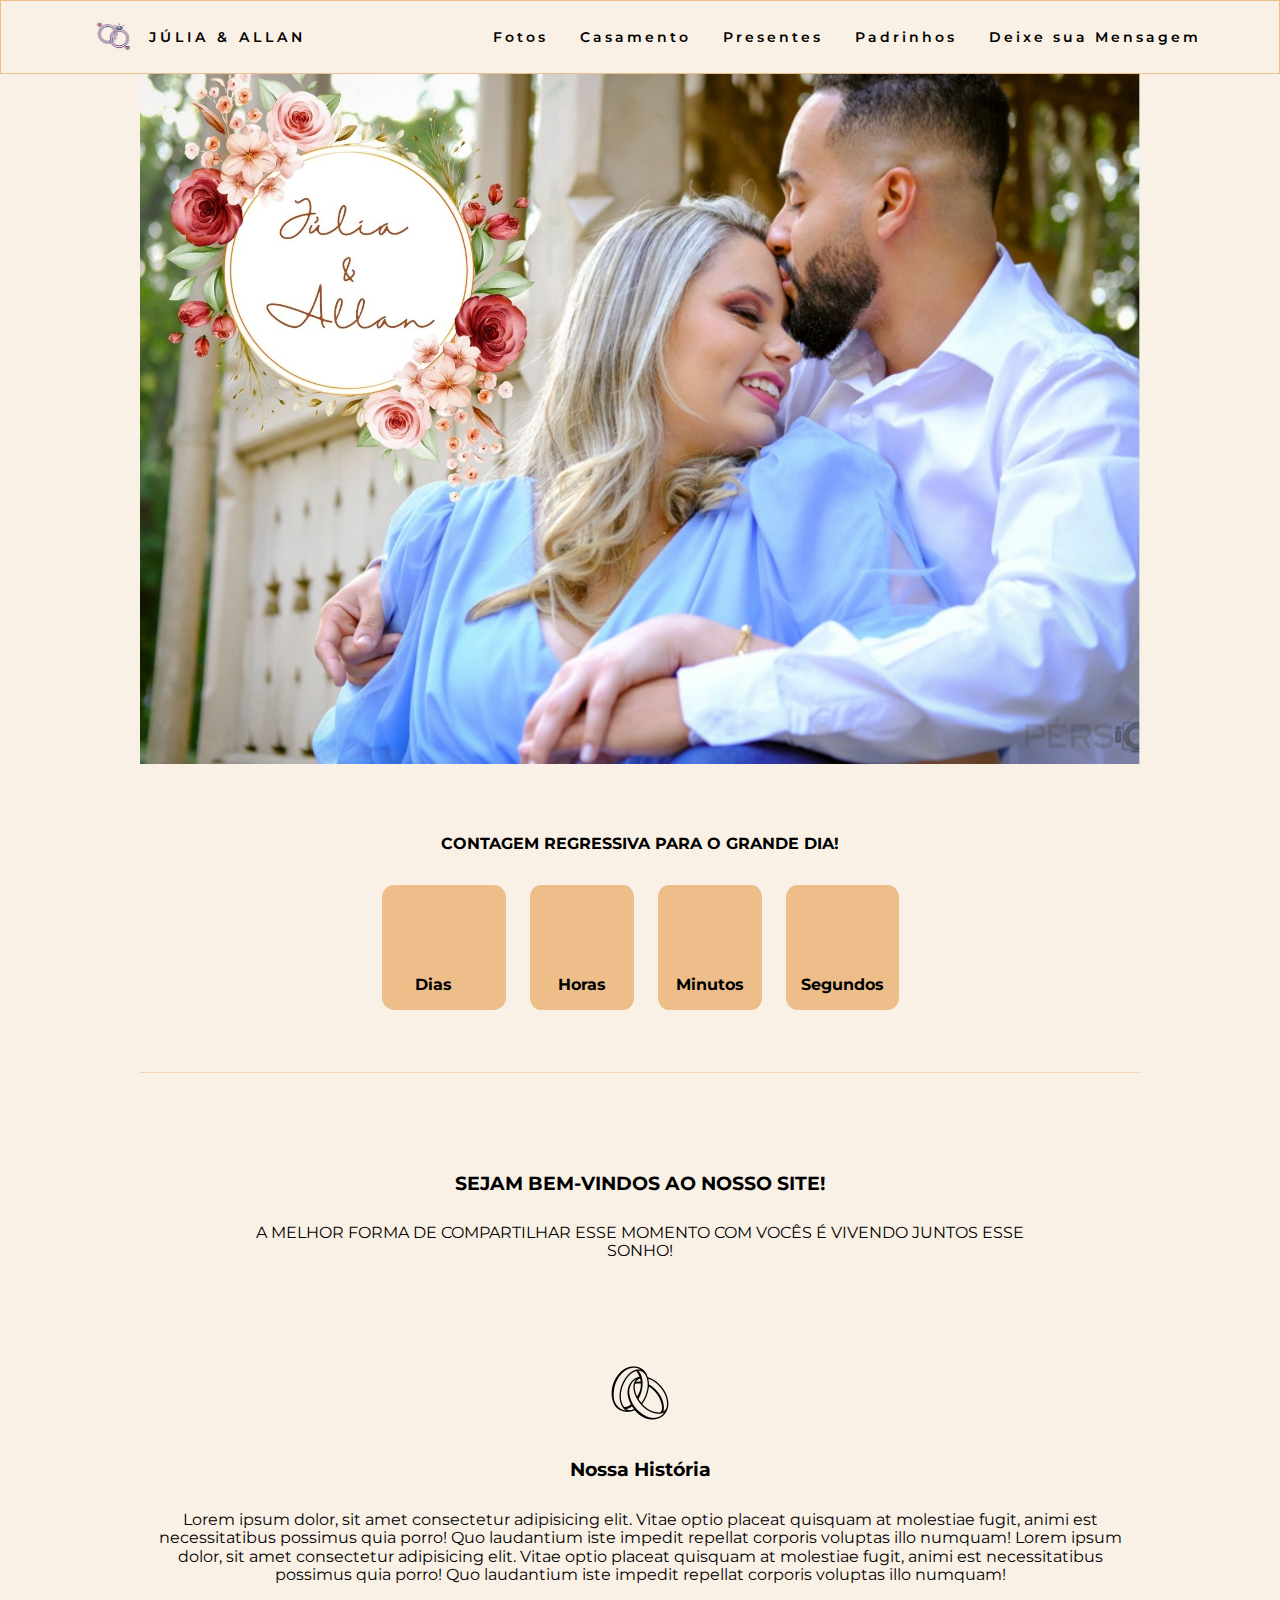
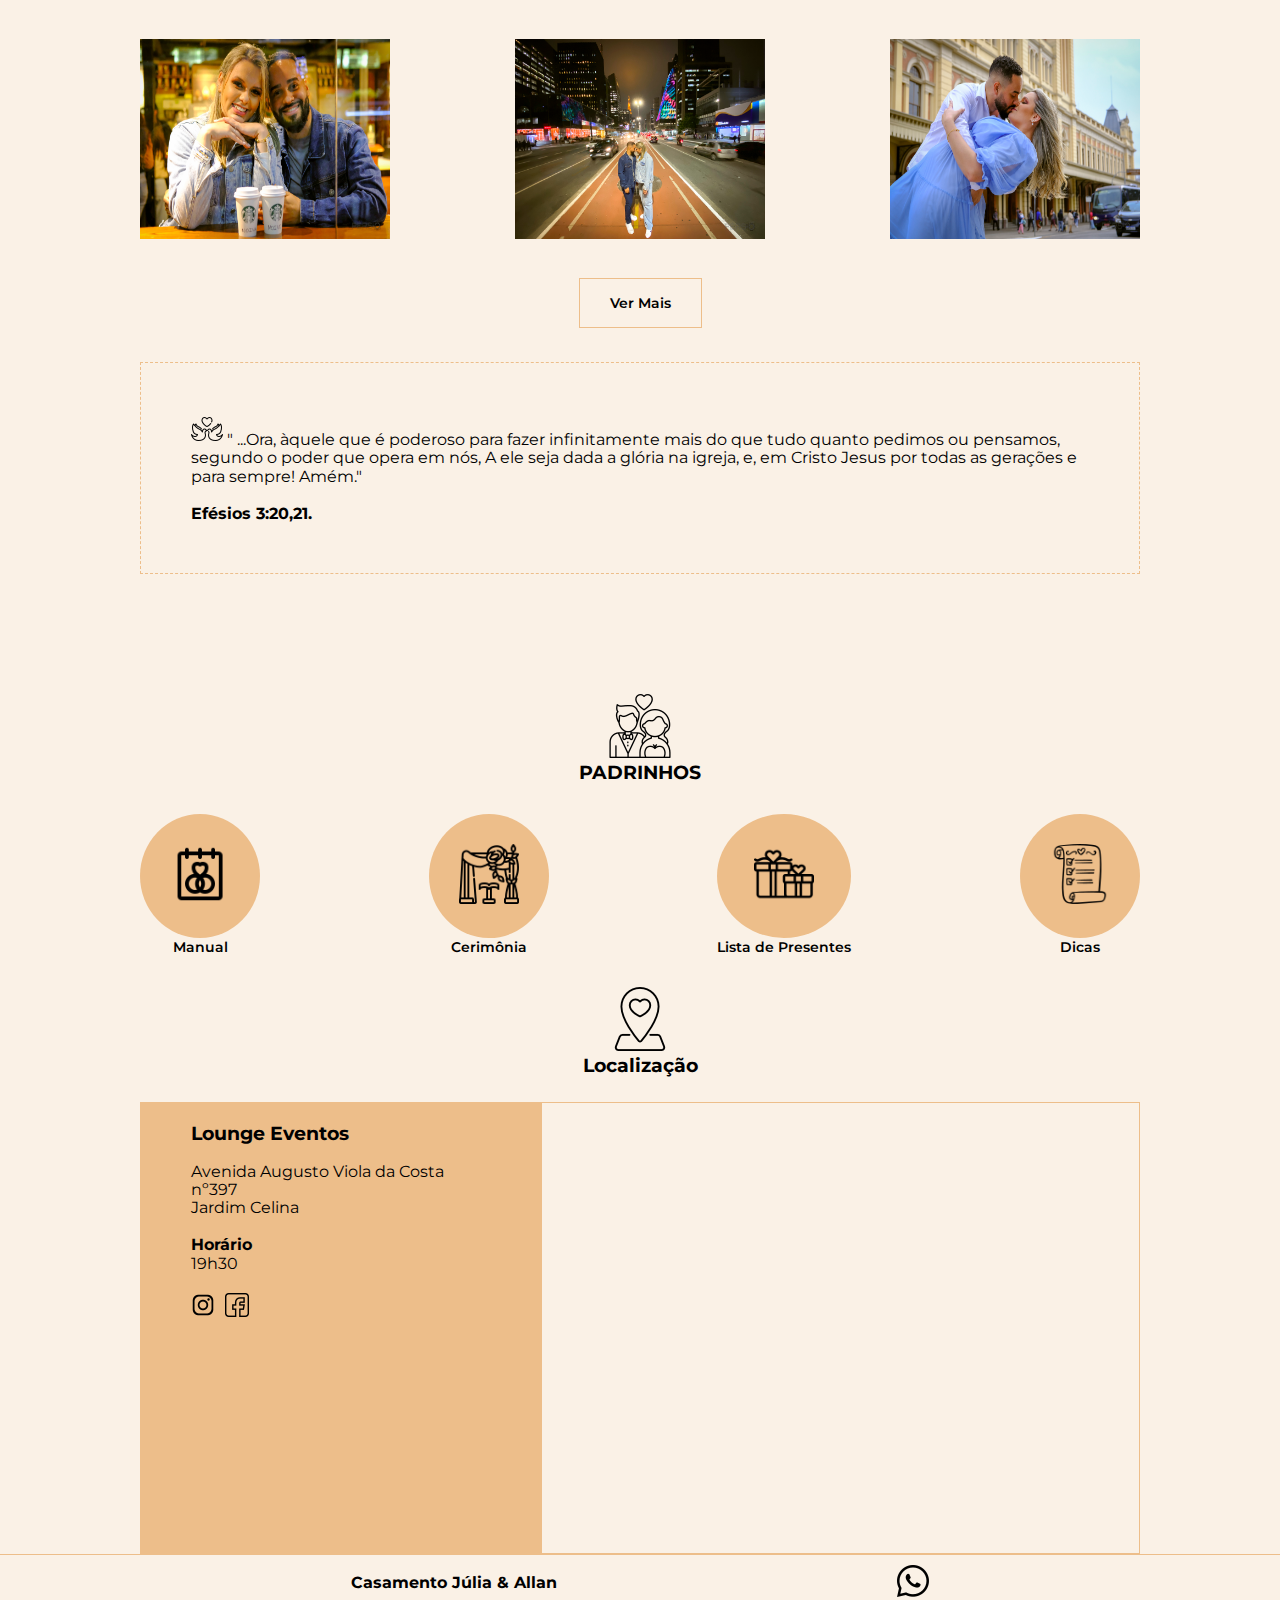
==== index.html @ 59d36e8f "ajustes de responsividade" ====
<!DOCTYPE html>
<html lang="pt-br">
<head>
    <meta charset="UTF-8">
    <meta http-equiv="X-UA-Compatible" content="IE=edge">
    <meta name="viewport" content="width=device-width, initial-scale=1.0">
    <link rel="stylesheet" href="./assets/css/normalize.css">
    <link rel="stylesheet" href="./assets/css/reset.css">
    <link rel="stylesheet" href="./assets/css/style.css">
    <link rel="preconnect" href="https://fonts.googleapis.com">
    <link rel="preconnect" href="https://fonts.googleapis.com">
    <link rel="preconnect" href="https://fonts.gstatic.com" crossorigin>
    <link href="https://fonts.googleapis.com/css2?family=Montserrat:wght@200&display=swap" rel="stylesheet">
  </head>
    <title>Casamento Júlia & Allan</title>
</head>
<body>
    <header>
        <nav>
            <section class="logo-icone">             
                <img src="./assets/icons/icone-aliança.png" alt="icone-aliança" class="icone-aliança">
                <a href="#" class="logo"> Júlia & Allan </a>
            </section>

            <div class="mobile-navbar">
                <div class="line1"></div>
                <div class="line2"></div>
                <div class="line3"></div>
            </div>

            <ul class="nav-list">
               <a href="#historia"><li>Fotos</li></a>
               <a href="#casamento"><li>Casamento</li></a>
               <a href="#"><li>Presentes</li></a>
               <a href="#"><li>Padrinhos</li></a>
               <a href="#"><li>Deixe sua Mensagem</li></a>
            </ul>
        </nav>
    </header>

    <main class="container">
            <img src="./assets/img/banner2.jpg" alt="banner" class="banner">
        <div class="cronometro">
            <h4>CONTAGEM REGRESSIVA PARA O GRANDE DIA!</h4>
            <div class="lista-cronometro">              
                <ul id="contador">

                    <div class="card-cronometo">
                        <li class="dias"></li>
                        <p>Dias</p>
                    </div>

                    <div class="card-cronometo">
                        <li class="horas"></li>
                        <p>Horas</p>
                    </div>

                    <div class="card-cronometo">
                        <li class="minutos"></li>
                        <p>Minutos</p>
                    </div>

                    <div class="card-cronometo">
                        <li class="segundos"></li>
                        <p>Segundos</p>
                    </div>         
                </ul>

            </div>
        </div>

        <section class="bem-vindo">
            <h3>SEJAM BEM-VINDOS AO NOSSO SITE!</h3>
            <p>A MELHOR FORMA DE COMPARTILHAR ESSE MOMENTO COM VOCÊS É VIVENDO JUNTOS ESSE SONHO!</p>
        </section>

        <section id="historia">
            <div class="sobre">
                <img src="./assets/icons/anel-de-noivado.png" alt="">
                <h3>Nossa História</h3>
                <p>
                    Lorem ipsum dolor, sit amet consectetur adipisicing elit. Vitae optio placeat quisquam at molestiae fugit, 
                    animi est necessitatibus possimus quia porro! Quo laudantium iste impedit repellat corporis voluptas illo numquam!  Lorem ipsum dolor, sit amet consectetur adipisicing elit. Vitae optio placeat quisquam at molestiae fugit,
                    animi est necessitatibus possimus quia porro! Quo laudantium iste impedit repellat corporis voluptas illo numquam!
                </p>
            </div>
        </section>

        <div class="container-cards-fotos">
            <div class="cards-fotos">                         
                <div class="card-foto">
                    <img src="./assets/img/card-foto1.jpg" alt="foto1">
                </div>

                <div class="card-foto">
                    <img src="./assets/img/card-foto2.jpg" alt="foto1">
                </div>

                <div class="card-foto">
                    <img src="./assets/img/card-foto3.jpg" alt="foto1">
                </div>
            </div>
        </div>
        <div class="botao-ver-mais">
            <a href="galeria.html">Ver Mais</a>
        </div>

        <section>   
            <div class="versiculo">
                <p>
                    <img src="./assets/icons/pombo.png" alt="icone pombo">
                    " ...Ora, àquele que é poderoso para fazer infinitamente mais do que tudo quanto pedimos ou pensamos, segundo o poder que opera em nós, A ele seja dada a glória na igreja, e, em Cristo Jesus por todas as gerações e para sempre! Amém."
                    <br><br>     <strong style="text-align:center;">Efésios 3:20,21.</strong> 
                </p>
                
            </div>
        </section>


        <div class="padrinhos">
            <img src="./assets/icons/casamento.png" alt=""> 
            <h3>PADRINHOS</h3>

            <div class="lista-padrinhos">  
                <div class="card-padrinhos">
                    <div class="imagem-padrinhos">
                        <img src="./assets/icons/calendario.png" alt="padrinhos">
                    </div>
                        <a href="#">Manual</a>                  
                </div> 

                <div class="card-padrinhos">
                    <div class="imagem-padrinhos">
                        <img src="./assets/icons/arco-de-casamento.png" alt="padrinhos">
                    </div>
                        <a href="#">Cerimônia</a>                  
                </div> 

                <div class="card-padrinhos">
                    <div class="imagem-padrinhos">
                        <img src="./assets/icons/presentes-de-casamento.png" alt="padrinhos">
                    </div>
                        <a href="#">Lista de Presentes</a>                  
                </div> 

                <div class="card-padrinhos">
                    <div class="imagem-padrinhos">
                        <img src="./assets/icons/votos-de-casamento.png" alt="padrinhos">
                    </div>
                        <a href="#">Dicas</a>                  
                </div> 
            </div>

        </div>
        <section id="#casamento">
            <div class="icone__localizacao">
                <img src="./assets/icons/local-do-casamento.png" alt="">
                <h3>Localização</h3>
            </div>
          

            <div class="localização__lounge">
                <div class="card__localização">
                    <h3>Lounge Eventos</h3>
                    <br>
                    <p>Avenida Augusto Viola da Costa nº397</p>
                    <p>Jardim Celina</p>
                    <br>
                    <h4>Horário</h4>
                    <p>19h30</p>

                    <div class="icones__redes__sociais">
                        <a href="https://www.instagram.com/loungeeventosararas/" target="_blank"><img src="./assets/icons/instagram.png" alt=""></a>
                        <a href="https://www.facebook.com/Lounge-Eventos-Araras-325854284891118" target="_blank"><img src="./assets/icons/facebook.png" alt=""></a>
                    </div>
                </div>
                
                <iframe src="https://www.google.com/maps/embed?pb=!1m18!1m12!1m3!1d7379.758184252605!2d-47.35414365376664!3d-22.358193747765608!2m3!1f0!2f0!3f0!3m2!1i1024!2i768!4f13.1!3m3!1m2!1s0x94c8716f10a5f40d%3A0xea01cb58ed22bc60!2sLounge%20eventos%20Araras%20-%20salao%20de%20festas!5e0!3m2!1spt-BR!2sbr!4v1659661602961!5m2!1spt-BR!2sbr" width="600" height="450" style="border:0;" allowfullscreen="" loading="lazy" referrerpolicy="no-referrer-when-downgrade">
                </iframe>
            </div>
        </section>

    </main>

    <footer>
        <div class="footer">
            <p>Casamento Júlia & Allan</p>
            <div class="icones">
                <a href="https://web.whatsapp.com/send?phone=5519996647817" target="_blank"><img src="./assets/icons/whatsapp.png" alt="whatsapp-iconce"></a>
            </div>
        </div>
    </footer>
        

    <script src="./assets/js/script.js"></script>
</body>
</html>
---- assets/css/style.css ----
:root{
    --cor-menu:#EDEDED;
    --darkBackground: #c9a379;
    --main: #edbe8a;
    --cor-principal:#FAF1E6;
    --menu-font-family: "Montserrat-Regular";
    --title-font-family: "Montserrat-Light";
    --name-font-family: "Montserrat-Bold";
    --transparentBackground: rgba(0,0,0,0); 
}

*{
    margin: 0;
    padding: 0;
    border: none;
}

body{
    font-family: 'Montserrat', sans-serif;
    width: 100%;
    -webkit-font-smoothing: antialiased;
    background-color: var(--cor-principal);
}

header{
    position: fixed;
    width: 100vw;
}

a{
    text-decoration: none;
    color: black;
    font-weight: 600;
    font-size: 0.9rem;
}

a:hover{
    color: var(--main);
    opacity: 0.7;
    transition: 0.5s;
}

.logo{
    text-transform: uppercase;
    letter-spacing: 4px;
} 

.logo img{
    max-height: 12vh;
}

.logo-icone{
    display: flex;
    align-items: center;
}
nav{
    display: flex;
    justify-content: space-around;
    align-items: center;
    background-color: var(--cor-principal);
    height: 8vh;
    border: 1px solid var(--main);
}

.icone-aliança{
    max-width: 70px;
}

.nav-list{
    list-style: none;
    display: flex;
}

.nav-list li{
    letter-spacing: 3px;
    margin-left: 32px;
}

.mobile-navbar{
    cursor: pointer;
    display: none;
}
 
.mobile-navbar div{
    width: 32px;
    height: 2px;
    margin: 8px;
    background-color: black;
    transition: 0.3s;
}
.mobile-navbar.active .line1{
    transform: rotate(-45deg) translate(-8px, 8px);
}

.mobile-navbar.active .line2{
    opacity: 0;
}
.mobile-navbar.active .line3{
    transform: rotate(45deg) translate(-5px, -7px);
}

/*Main*/

main{
    width: 1000px;
    overflow: hidden;
    padding-top: 55px;
    margin: 0;
}
img.banner{
    width: 100%;
    height: auto;
    display: inline;
}
.container{
   margin:0 auto;
}

/*Cronometro*/
#contador {
    display: flex;
    gap: 24px;
    list-style: none;
}
#contador li {
    background-color: var(--gray-800);
    border-radius: 15px;
    color: var(--green-500);
    font-size: 42px;
    font-weight: bold;
    height: 60px;
    padding: 8px 12px;
    text-align: center;
    width: 50px;
}
.cronometro{
    background-color: var(--cor-principal);
    border-bottom: 1px dotted #edbe8a ;
    padding: 30px;
    margin-top: 20px;
}
.card-cronometo{
    background-color: var(--main);
    overflow: hidden;
    padding: 15px;
    border-radius: 10%;
}
.card-cronometo:first-child{
    padding-right: 35px;
}
.cronometro h4{
    text-align: center;
    margin: 1rem;
    padding-top: -200px;
}
.lista-cronometro{
    display: flex; 
    justify-content:space-evenly;
    padding: 1rem;
    margin: 1rem; 
}
.card-cronometo p{
    display: flex;
    justify-content: center;  
    font-weight: 700;    
}
.card{
    max-width: 4rem;
    background-color:white;
    display: flex;
    flex-direction: column;
    align-items: center;
    padding: 1rem;
    border-radius: 10%;
}
.card p{
    font-weight: 700;
    background-color: #edbe8a;
    padding: 5px;
    border-radius: 10%;
}
.card h4{
    font-size: 1.5rem;
}
/*Sobre*/

.sobre{
    padding-bottom: 55px;
    text-align: center;
    background-color: var(--cor-principal);
}
.sobre h3{
    padding: 30px;
}
.bem-vindo{
    text-align: center;
    padding:100px;
    background: var(--cor-principal); 
}
.bem-vindo h3{
    padding-bottom:30px;
}
.cards-fotos{
    display: flex;
    justify-content:space-between;
    overflow: hidden;
}
.card-foto img{
    max-width: 250px;
    min-height: 200px;
}
.card-foto img:hover{
    cursor: pointer;
    overflow: hidden;
}
.botao-ver-mais{
    text-align: center;
    padding: 50px;
}
.botao-ver-mais a{
    border: 1px solid var(--main);
    padding: 15px 30px;
}
.versiculo{
    padding: 50px -150px; 
}
.versiculo p{
    border: 1px dashed var(--main);
    padding: 50px;   
}
/*Pdrinhos*/

.padrinhos{
    text-align: center;
    padding-bottom: 30px;
    padding-top: 120px;
}

.padrinhos h3{
   padding-bottom: 30px;
}
.lista-padrinhos{
   display: flex;
   justify-content: space-between
}
.imagem-padrinhos{
    background-color: var(--main);
    border-radius: 100%;
    padding: 30px;
}
.titulos-padrinhos{
    padding-top: 20px;
}
.card-padrinhos img{
   max-width: 60px;
   min-width: 60px;
   max-height: 60px;
   align-items: center;
   padding: 0;
}
/*Localização*/

.icone__localizacao{
    text-align: center;
    padding-bottom:  25px;
}
.localização__lounge{
    display: flex;
    justify-content: space-between;
    border: 1px solid var(--main);
}
.card__localização{
    background-color: var(--main);
    padding: 20px 50px;
}
.icones__redes__sociais{
    display: flex;
    justify-content: start;
    padding-top: 20px;
}
.icones__redes__sociais a {
    padding-right: 10px;
}
/*Footer*/

footer{
    background-color: var(--cor-principal);
    border-top: 1px solid var(--main);
    padding: 10px;
}
footer p{
    text-align: center;
    font-weight: 700;
}
.footer{
    display: flex;
    justify-content: space-evenly;
    align-items: center;
}

/*medias*/

@media (max-width:999px){

    body{
        overflow-x: hidden;
    }
    .nav-list{
        position: absolute;
        top: 8vh;
        right: 0;
        width: 50vw;
        height: 92vh;
        background-color: var(--cor-principal);
        flex-direction: column;
        align-items: center;
        justify-content: space-around;
        transform: translateX(100%);
        transition: transform 0.3s ease-in;
    }

    .nav-list li{
        margin-left: 0;
        opacity: 0;
        color: black;
        cursor: pointer;
    }

    .nav-list li:hover{
        margin-left: 0;
        color: var(--cor-principal);
    }
    .mobile-navbar{
        display: block;
    }

    img.banner{
       max-width: 100%;
    }

    main{
        max-width: 414px;
        overflow: hidden;
        margin: 0;
    }
    #contador{
        max-width: 414px;
    }
     .card-cronometo{
      padding: 5px;
    }

    .cards-fotos{
        max-width: 414px;
    }

    .cards-fotos{
       display: block;
    }

    .card-foto img{
        max-width: 410px;
    }
    .padrinhos{
        max-width: 414px;   
    }
    .lista-padrinhos{
        display: inline-block;
    }
    .imagem-padrinhos{
        max-width: 50px; 
    }

    .localização__lounge{
        display: inline-block;
    }
}

.nav-list.active{
    transform: translateX(0);
}

@keyframes navLinkFade{
    from{
        opacity: 0;
        transform: translateX(50px);
    }

    to{
        opacity: 1;
        transform: translateX(0);
    }
}
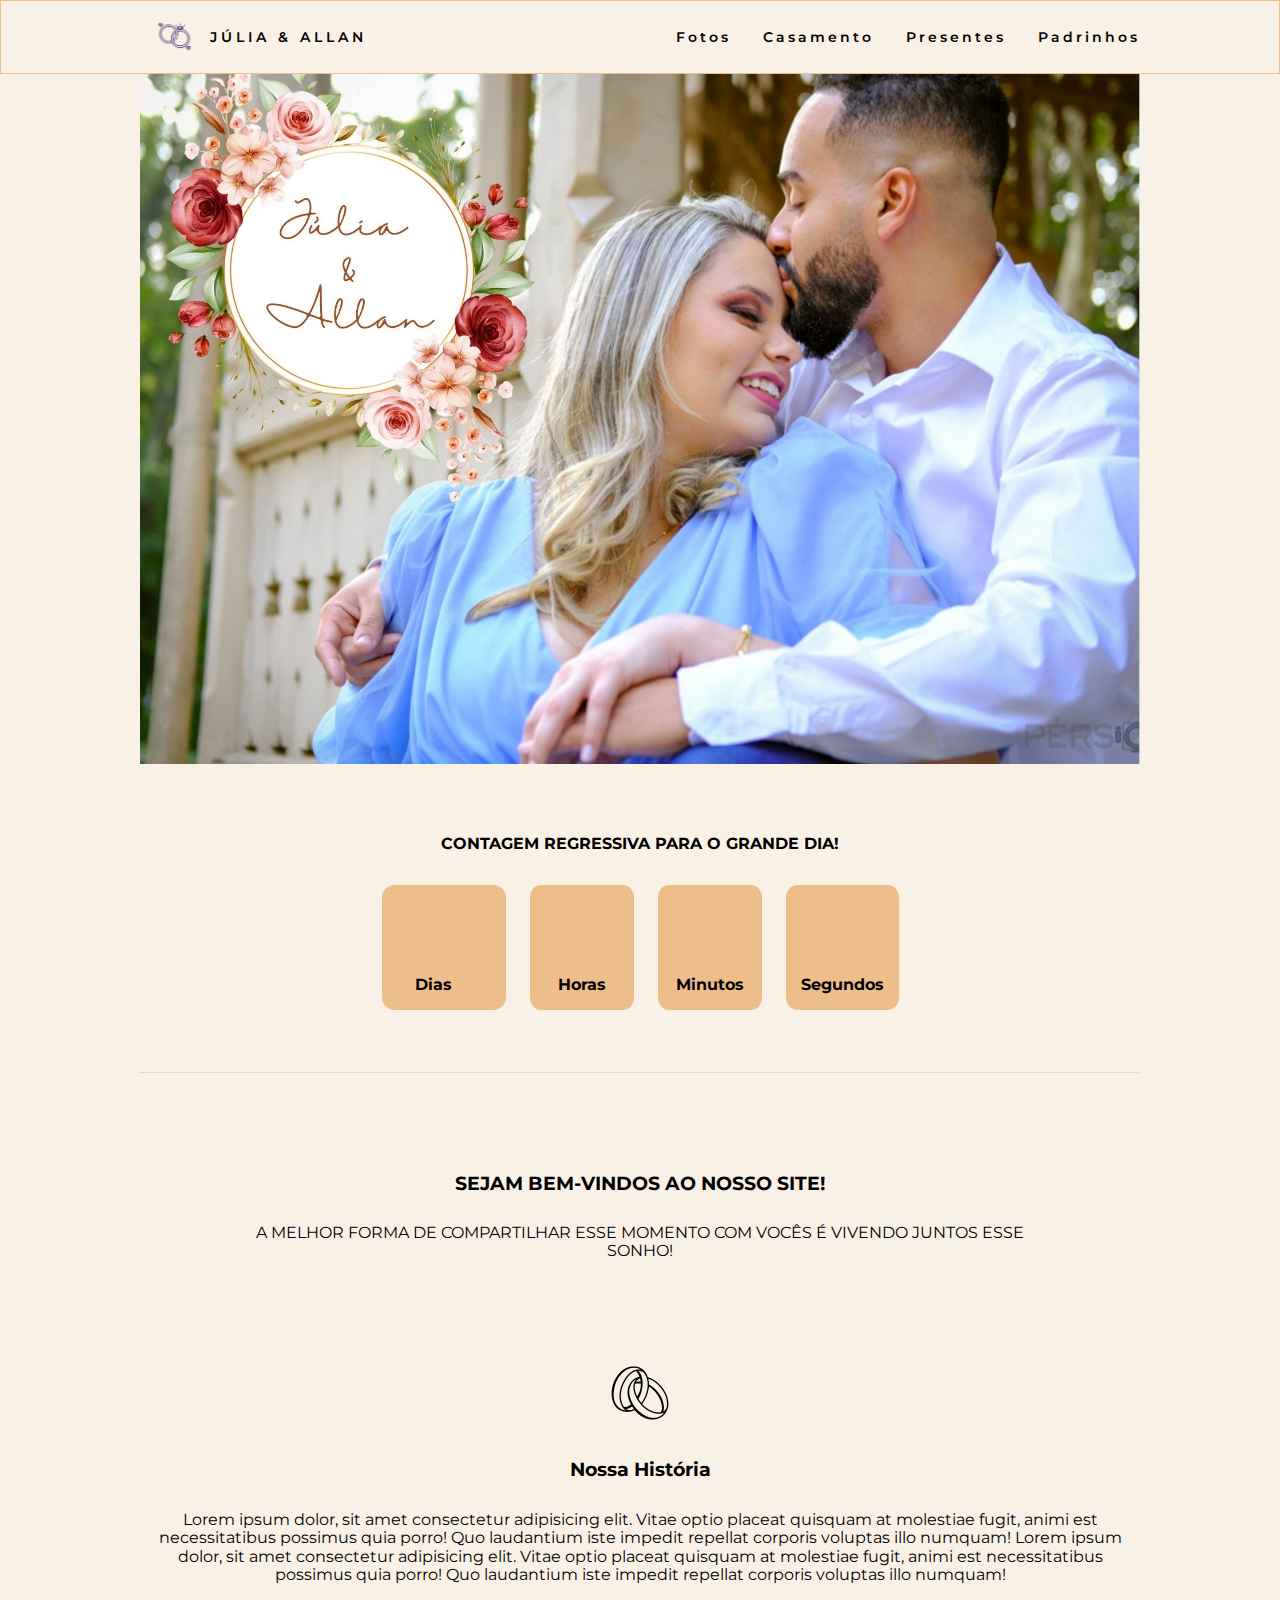
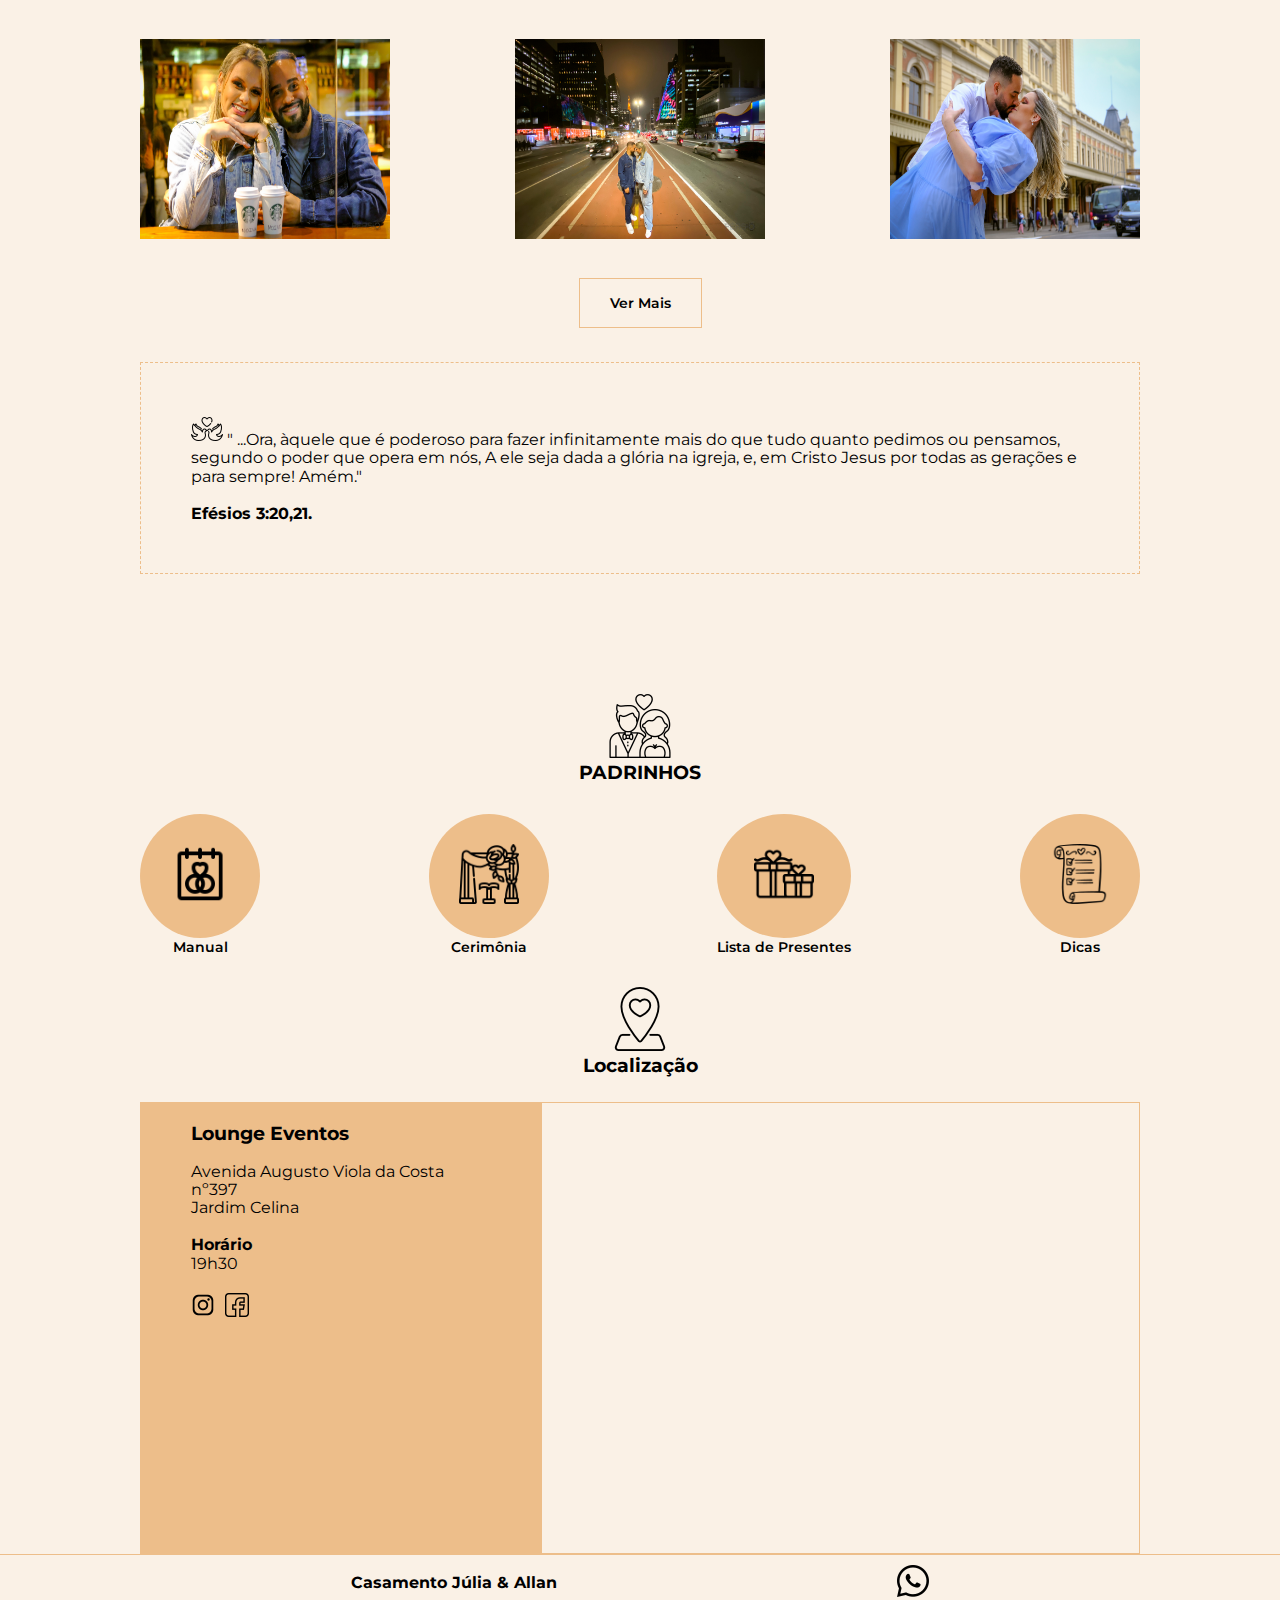
==== commit d7e83695: "criando novas telas" ====
--- a/index.html
+++ b/index.html
@@ -31,9 +31,8 @@
             <ul class="nav-list">
                <a href="#historia"><li>Fotos</li></a>
                <a href="#casamento"><li>Casamento</li></a>
-               <a href="#"><li>Presentes</li></a>
-               <a href="#"><li>Padrinhos</li></a>
-               <a href="#"><li>Deixe sua Mensagem</li></a>
+               <a href="presentes.html"><li>Presentes</li></a>
+               <a href="#padrinhos"><li>Padrinhos</li></a>
             </ul>
         </nav>
     </header>
@@ -105,7 +104,7 @@
             <a href="galeria.html">Ver Mais</a>
         </div>
 
-        <section>   
+        <section id="versiculo">   
             <div class="versiculo">
                 <p>
                     <img src="./assets/icons/pombo.png" alt="icone pombo">
@@ -116,7 +115,7 @@
             </div>
         </section>
 
-
+    <section id="padrinhos">
         <div class="padrinhos">
             <img src="./assets/icons/casamento.png" alt=""> 
             <h3>PADRINHOS</h3>
@@ -126,7 +125,7 @@
                     <div class="imagem-padrinhos">
                         <img src="./assets/icons/calendario.png" alt="padrinhos">
                     </div>
-                        <a href="#">Manual</a>                  
+                        <a href="manual.html">Manual</a>                  
                 </div> 
 
                 <div class="card-padrinhos">
@@ -140,7 +139,7 @@
                     <div class="imagem-padrinhos">
                         <img src="./assets/icons/presentes-de-casamento.png" alt="padrinhos">
                     </div>
-                        <a href="#">Lista de Presentes</a>                  
+                        <a href="presentes.html">Lista de Presentes</a>                  
                 </div> 
 
                 <div class="card-padrinhos">
@@ -152,7 +151,9 @@
             </div>
 
         </div>
-        <section id="#casamento">
+    </section>
+
+        <section id="casamento">
             <div class="icone__localizacao">
                 <img src="./assets/icons/local-do-casamento.png" alt="">
                 <h3>Localização</h3>
@@ -193,5 +194,6 @@
         
 
     <script src="./assets/js/script.js"></script>
+    <script src="./assets/js/contagemRegressiva.js"></script>
 </body>
 </html>--- a/assets/css/style.css
+++ b/assets/css/style.css
@@ -18,8 +18,10 @@
 body{
     font-family: 'Montserrat', sans-serif;
     width: 100%;
+    height:100vh;
     -webkit-font-smoothing: antialiased;
     background-color: var(--cor-principal);
+    justify-content: center;
 }
 
 header{
@@ -328,7 +330,7 @@
 
     .nav-list li:hover{
         margin-left: 0;
-        color: var(--cor-principal);
+        color: var(--main);
     }
     .mobile-navbar{
         display: block;
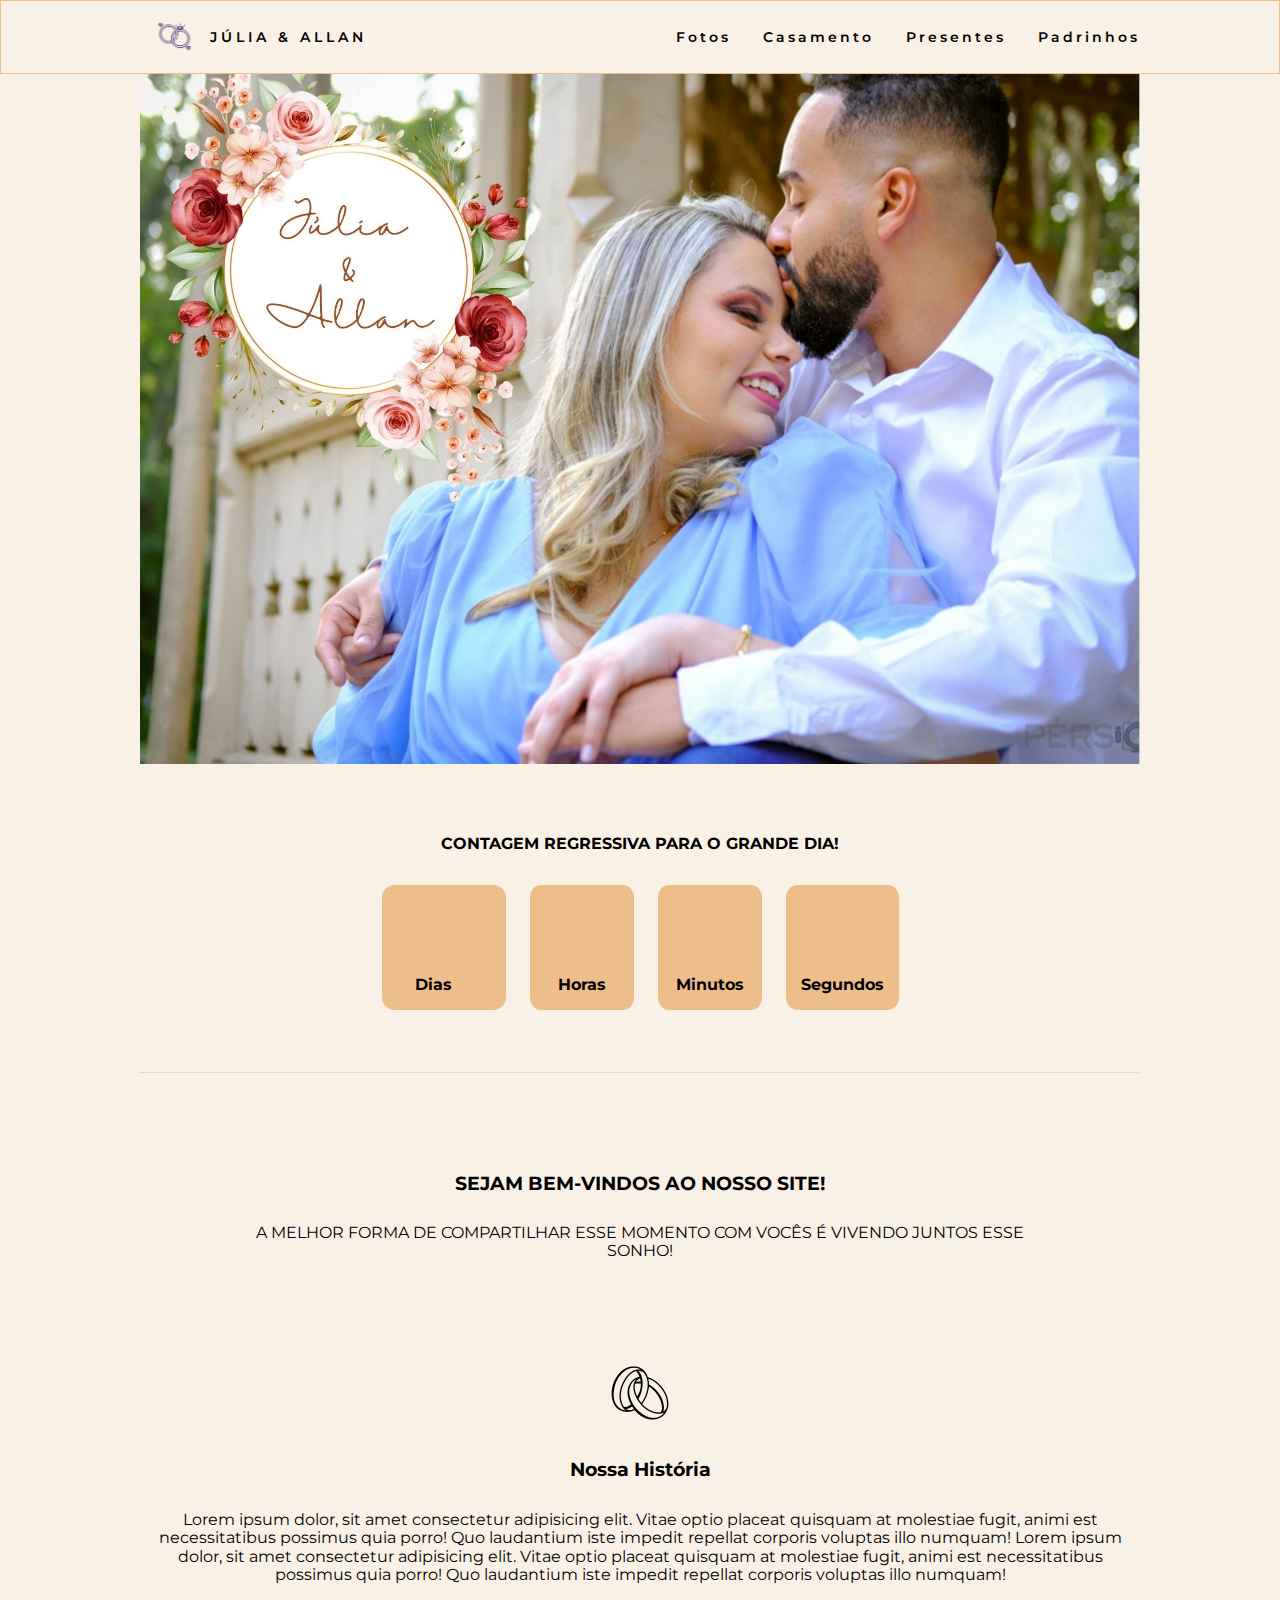
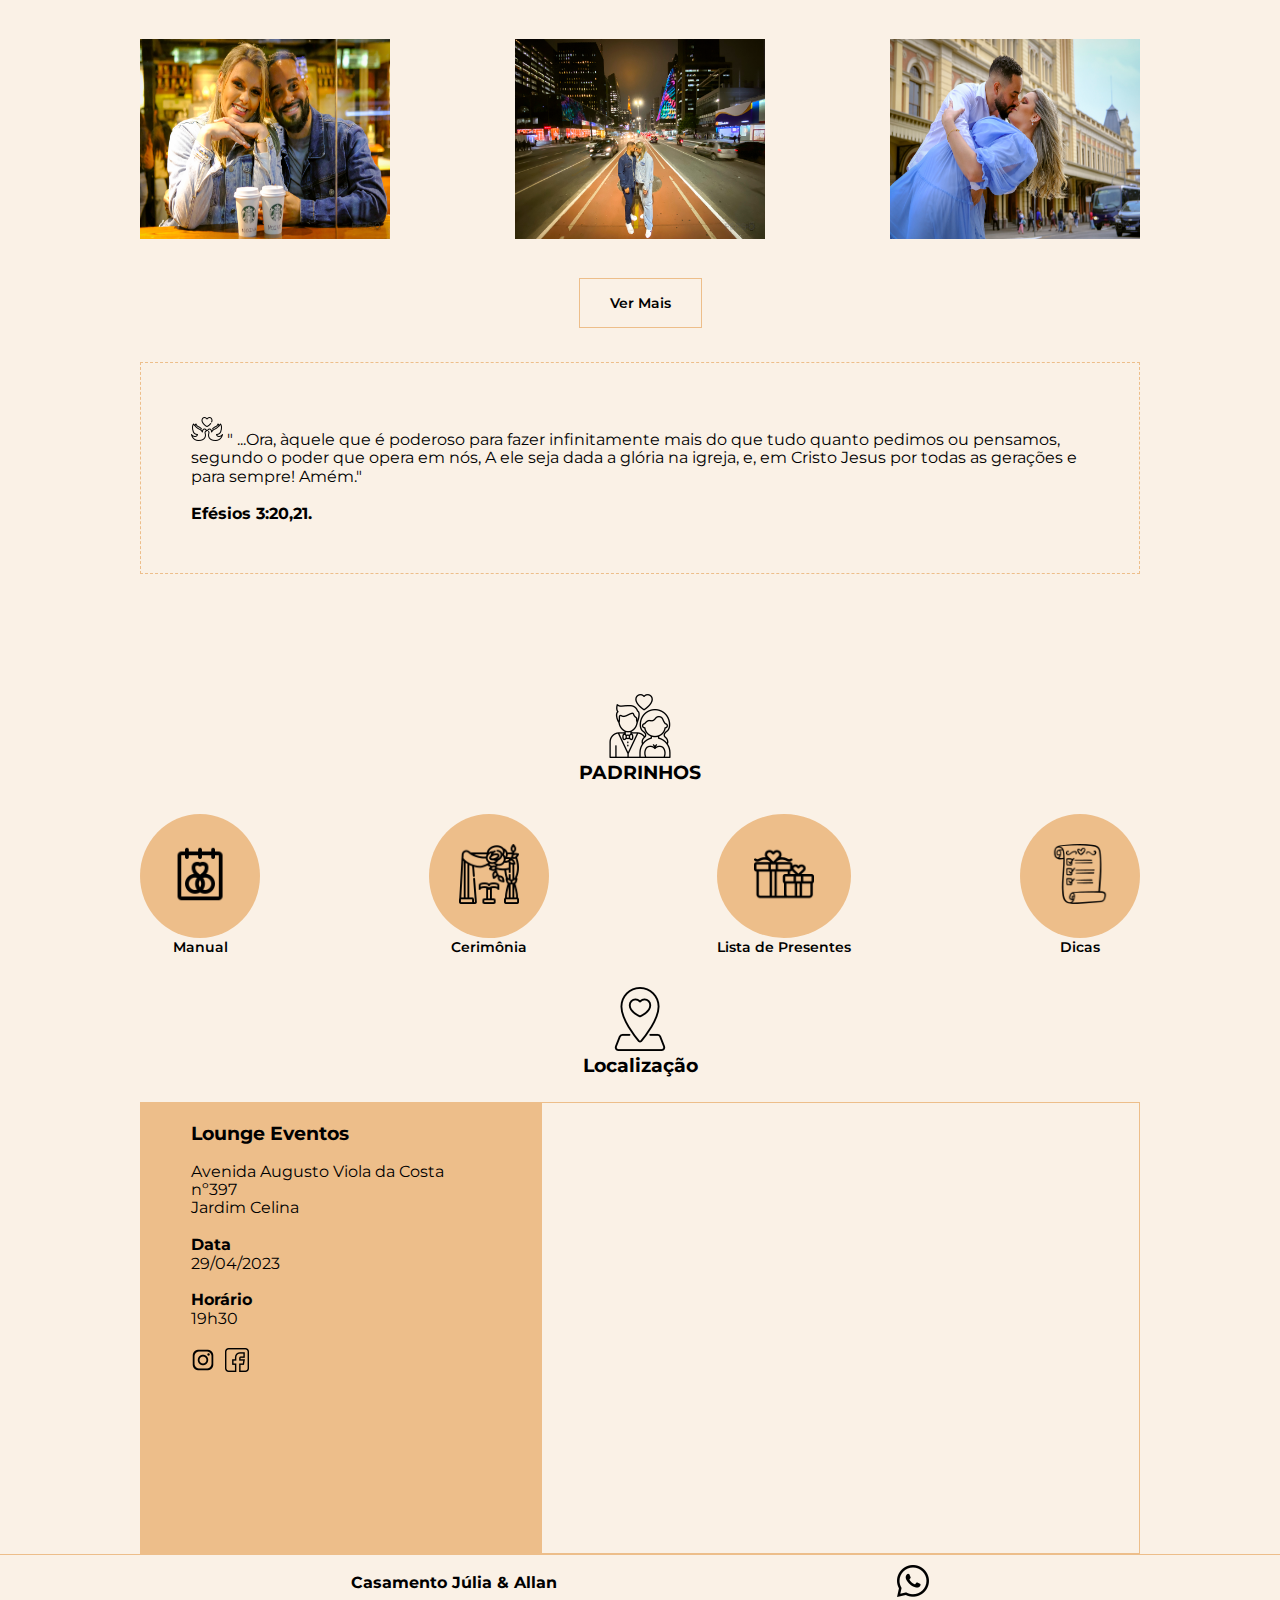
==== commit 9312bce5: "novos ajustes de tela" ====
--- a/index.html
+++ b/index.html
@@ -132,7 +132,7 @@
                     <div class="imagem-padrinhos">
                         <img src="./assets/icons/arco-de-casamento.png" alt="padrinhos">
                     </div>
-                        <a href="#">Cerimônia</a>                  
+                        <a href="cerimonia.html">Cerimônia</a>                  
                 </div> 
 
                 <div class="card-padrinhos">
@@ -167,6 +167,9 @@
                     <p>Avenida Augusto Viola da Costa nº397</p>
                     <p>Jardim Celina</p>
                     <br>
+                    <h4>Data</h4>
+                    <p>29/04/2023</p>
+                    <br>
                     <h4>Horário</h4>
                     <p>19h30</p>
 
@@ -187,7 +190,7 @@
         <div class="footer">
             <p>Casamento Júlia & Allan</p>
             <div class="icones">
-                <a href="https://web.whatsapp.com/send?phone=5519996647817" target="_blank"><img src="./assets/icons/whatsapp.png" alt="whatsapp-iconce"></a>
+                <a href="https://wa.me/5519996647817" target="_blank"><img src="./assets/icons/whatsapp.png" alt="whatsapp-iconce"></a>
             </div>
         </div>
     </footer>
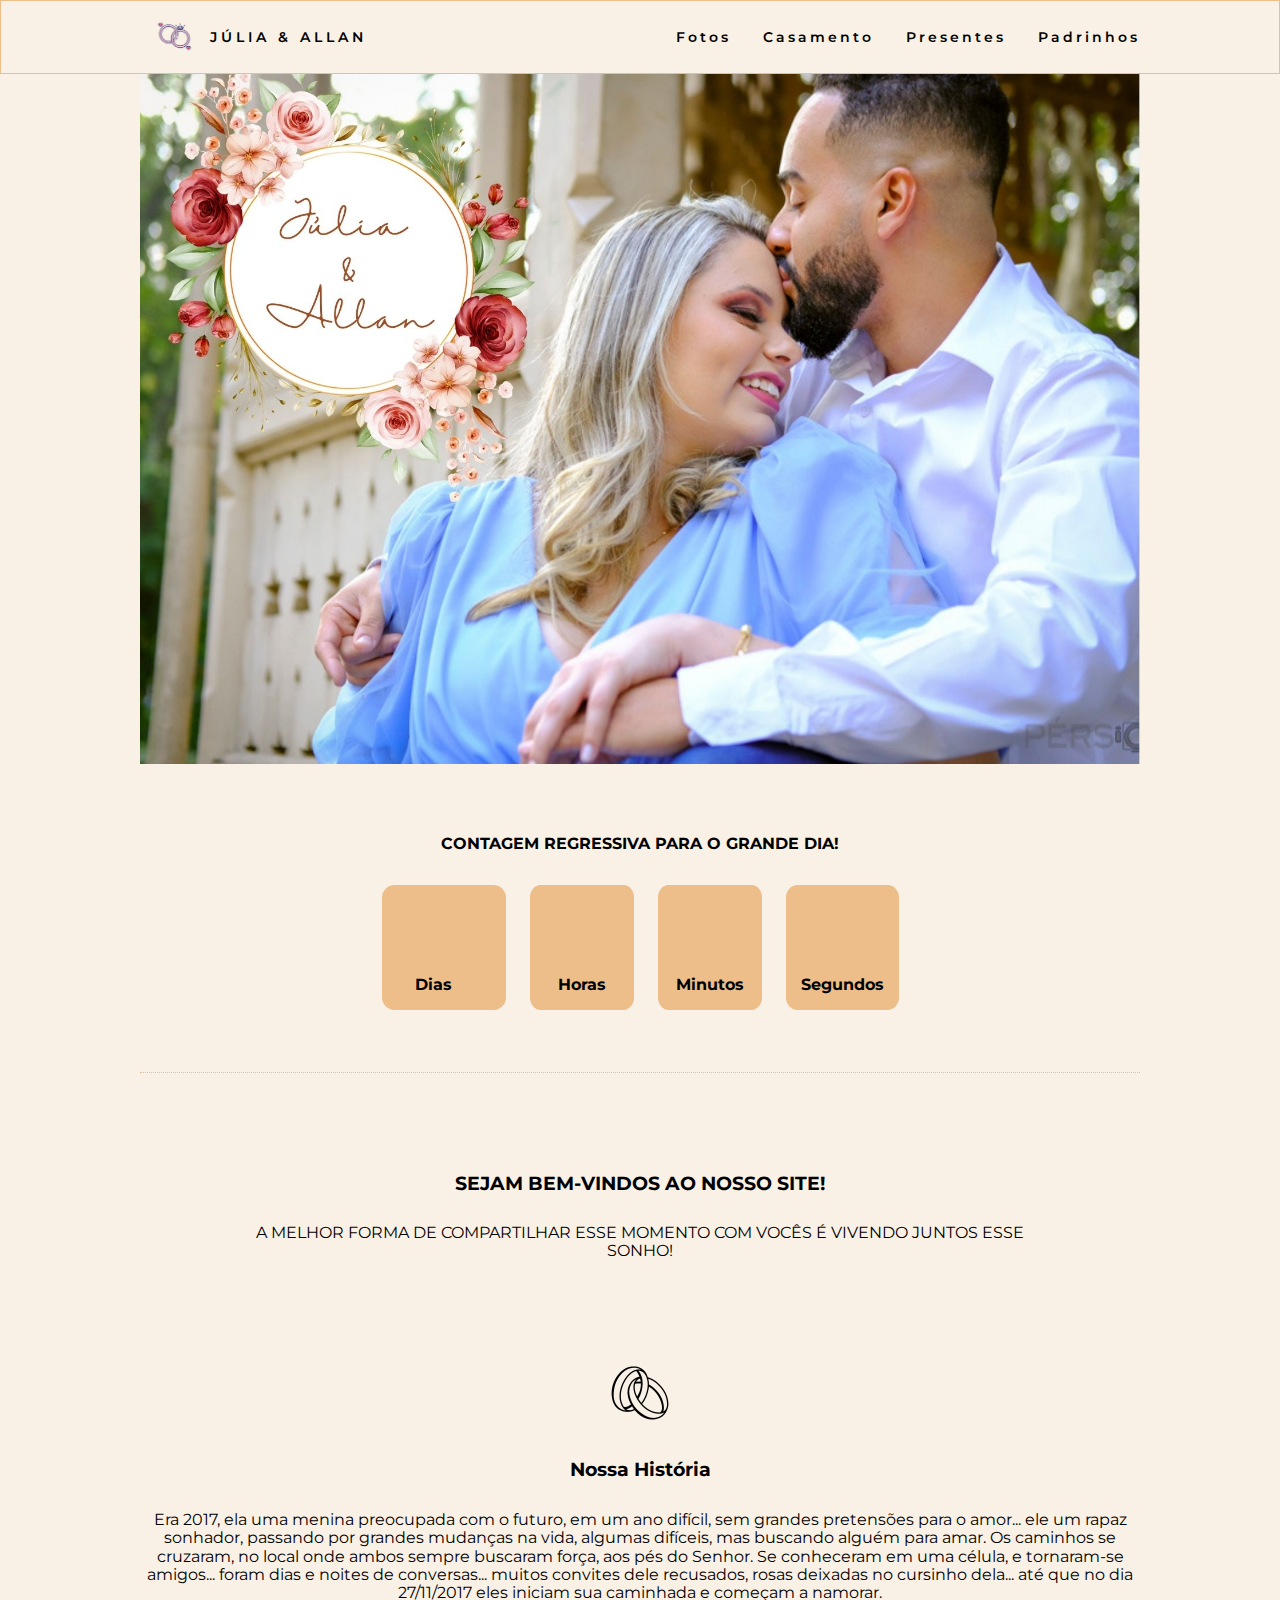
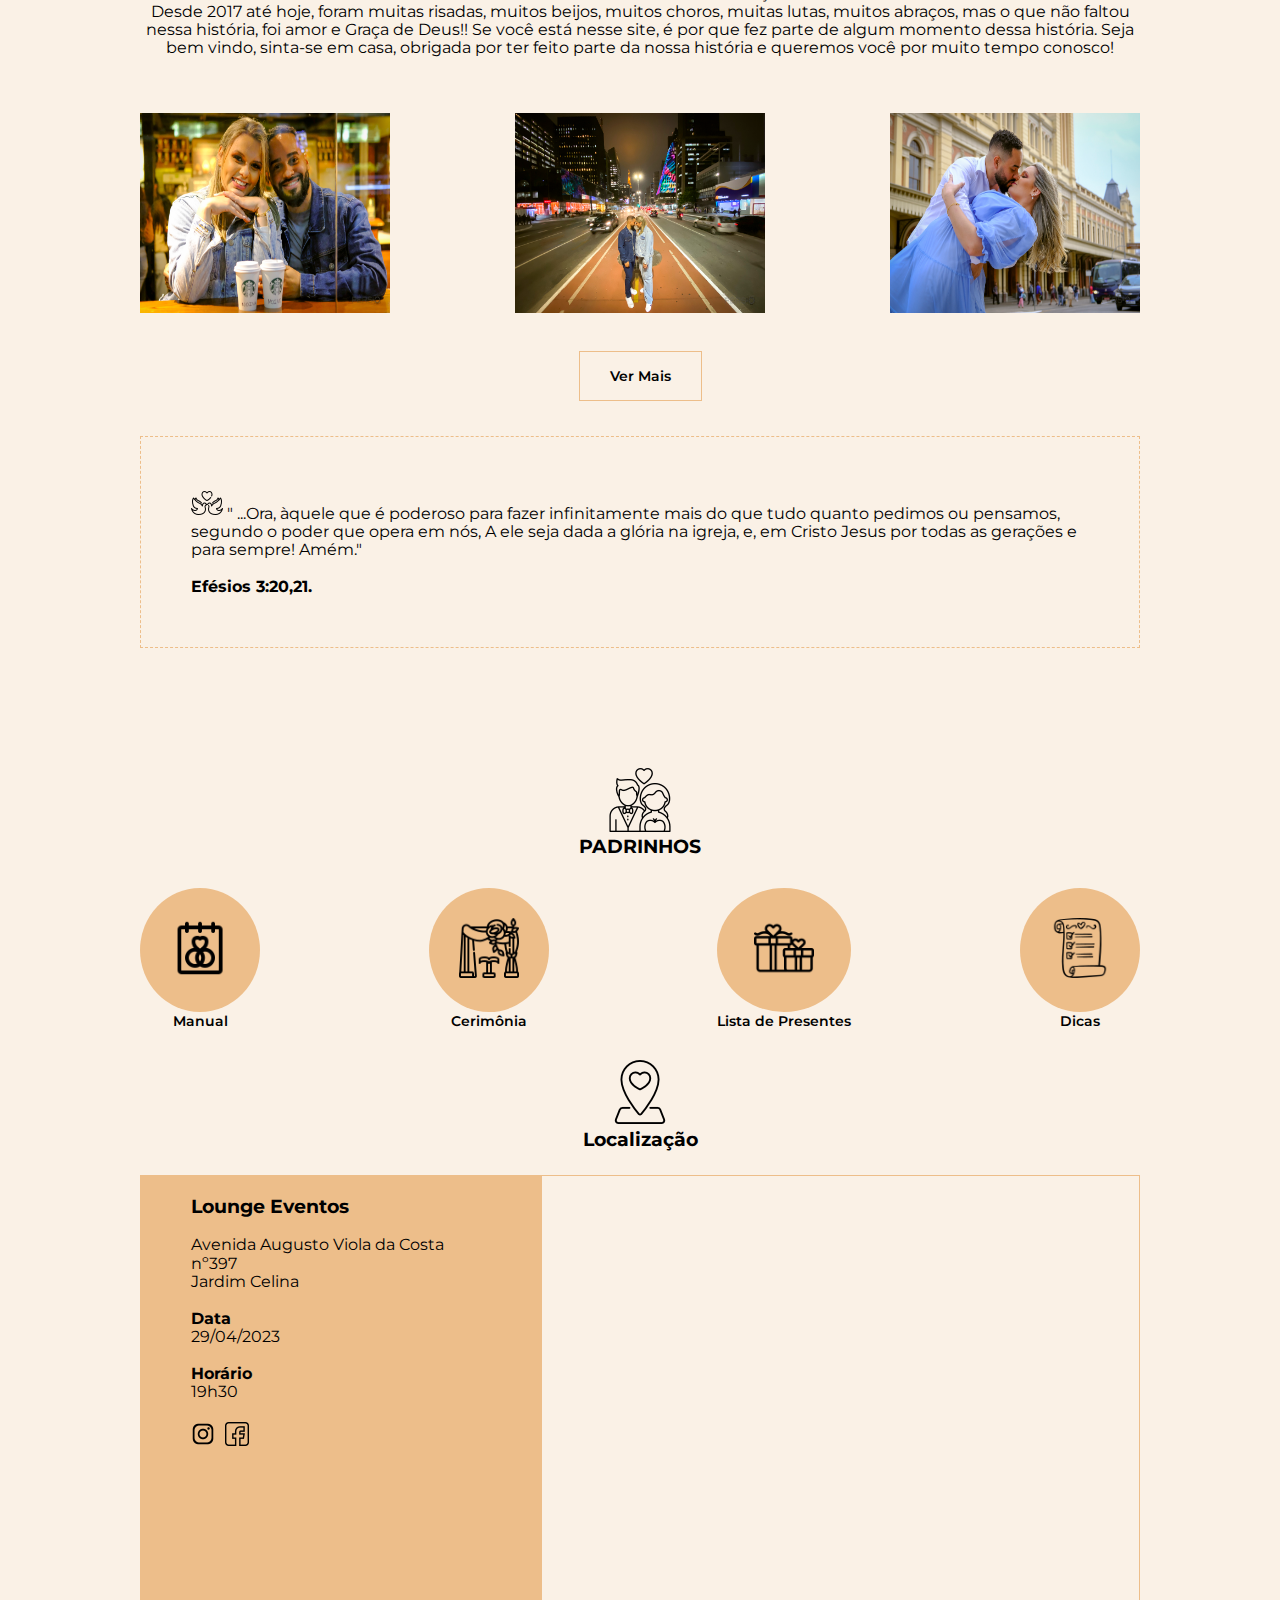
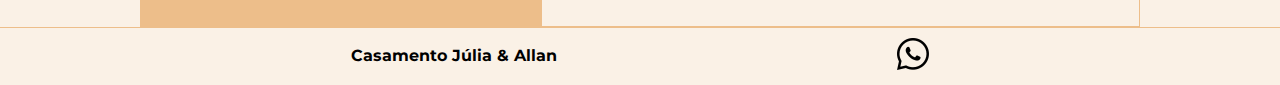
==== commit fd9ae01f: "ajustes finos" ====
--- a/index.html
+++ b/index.html
@@ -78,9 +78,15 @@
                 <img src="./assets/icons/anel-de-noivado.png" alt="">
                 <h3>Nossa História</h3>
                 <p>
-                    Lorem ipsum dolor, sit amet consectetur adipisicing elit. Vitae optio placeat quisquam at molestiae fugit, 
-                    animi est necessitatibus possimus quia porro! Quo laudantium iste impedit repellat corporis voluptas illo numquam!  Lorem ipsum dolor, sit amet consectetur adipisicing elit. Vitae optio placeat quisquam at molestiae fugit,
-                    animi est necessitatibus possimus quia porro! Quo laudantium iste impedit repellat corporis voluptas illo numquam!
+                    Era 2017, ela uma menina preocupada com o futuro, em um ano difícil, sem grandes pretensões para o amor... ele um rapaz sonhador, passando por grandes mudanças na vida, algumas difíceis, mas buscando alguém para amar.
+                    Os caminhos se cruzaram, no local onde ambos sempre buscaram força, aos pés do Senhor. Se conheceram em uma célula, e tornaram-se amigos... foram dias e noites de conversas... muitos convites dele recusados, rosas deixadas no cursinho dela... 
+                    até que no dia 27/11/2017 eles iniciam sua caminhada e começam a namorar.
+                </p>
+
+                <p>
+                    Desde 2017 até hoje, foram muitas risadas, muitos beijos, muitos choros, muitas lutas, muitos abraços, mas o que não faltou nessa história, foi amor e Graça de Deus!!
+                    Se você está nesse site, é por que fez parte de algum momento dessa história.
+                    Seja bem vindo, sinta-se em casa, obrigada por ter feito parte da nossa história e queremos você por muito tempo conosco!
                 </p>
             </div>
         </section>
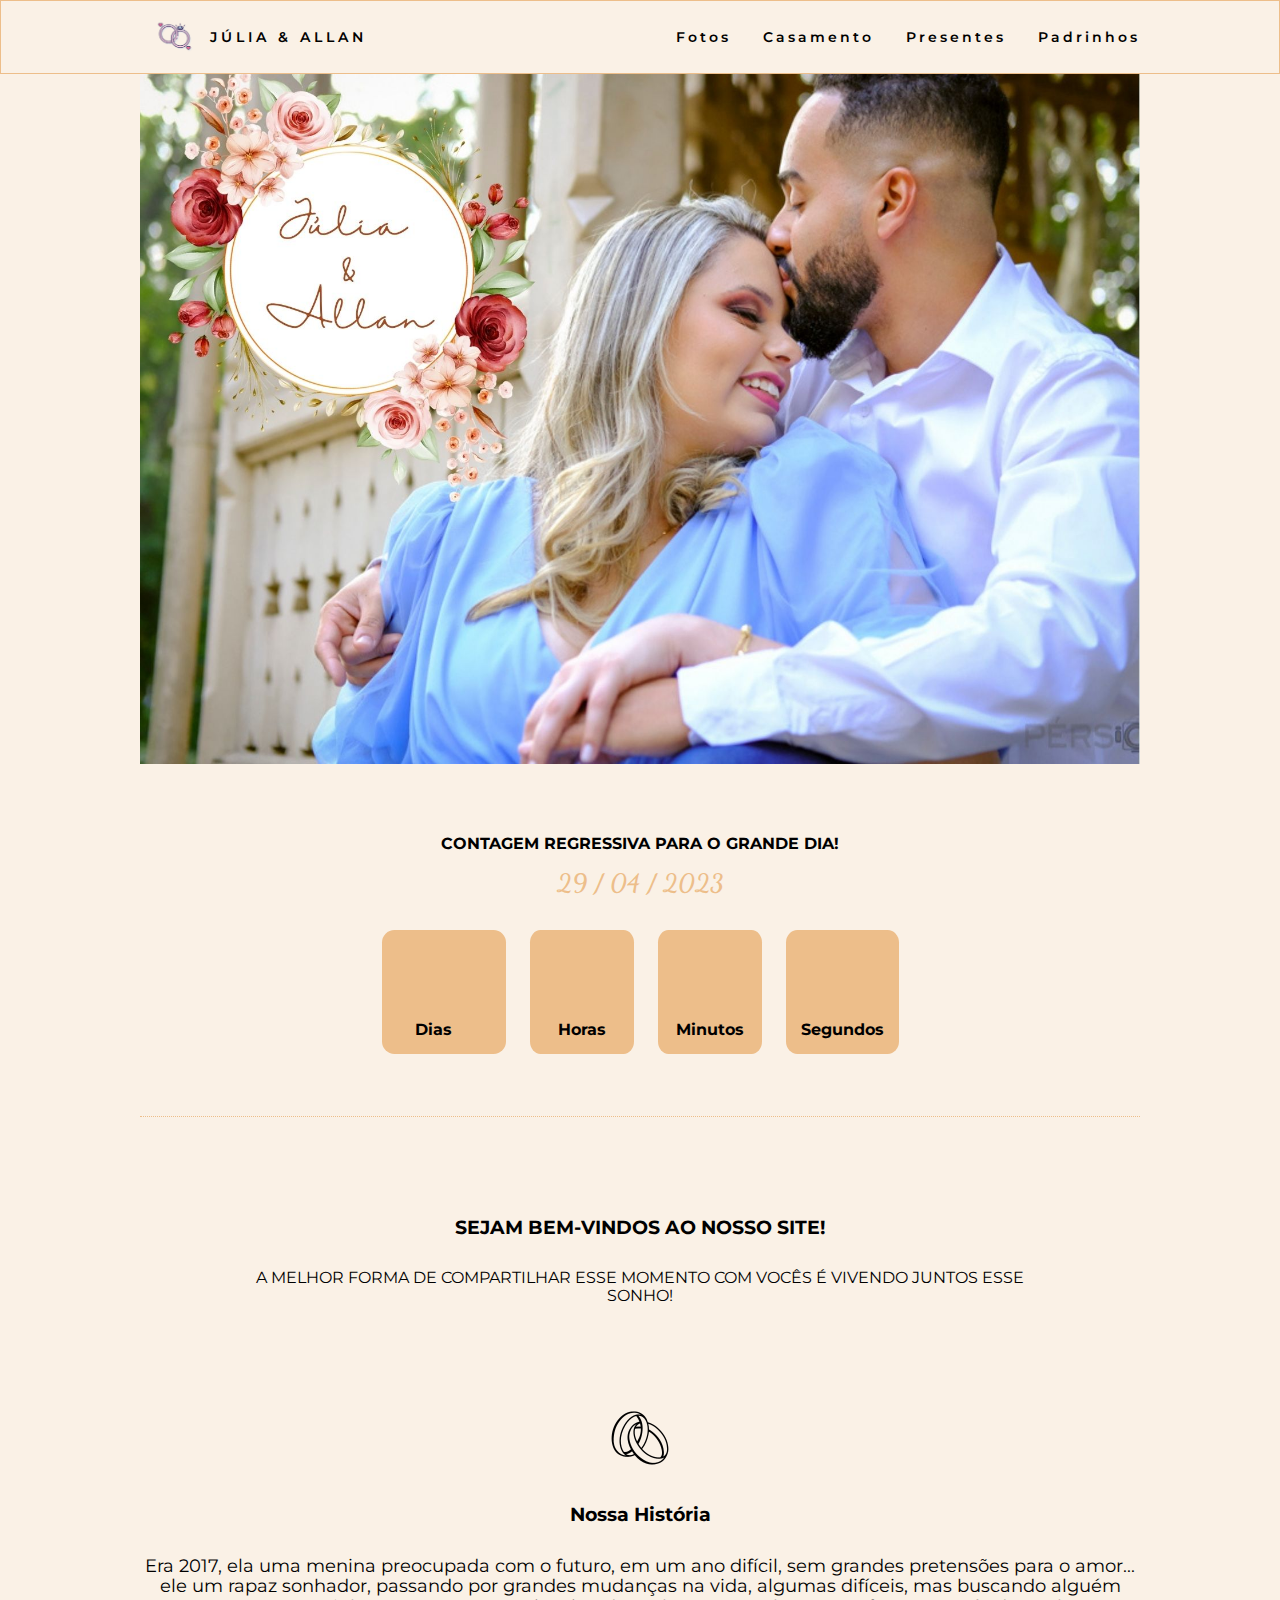
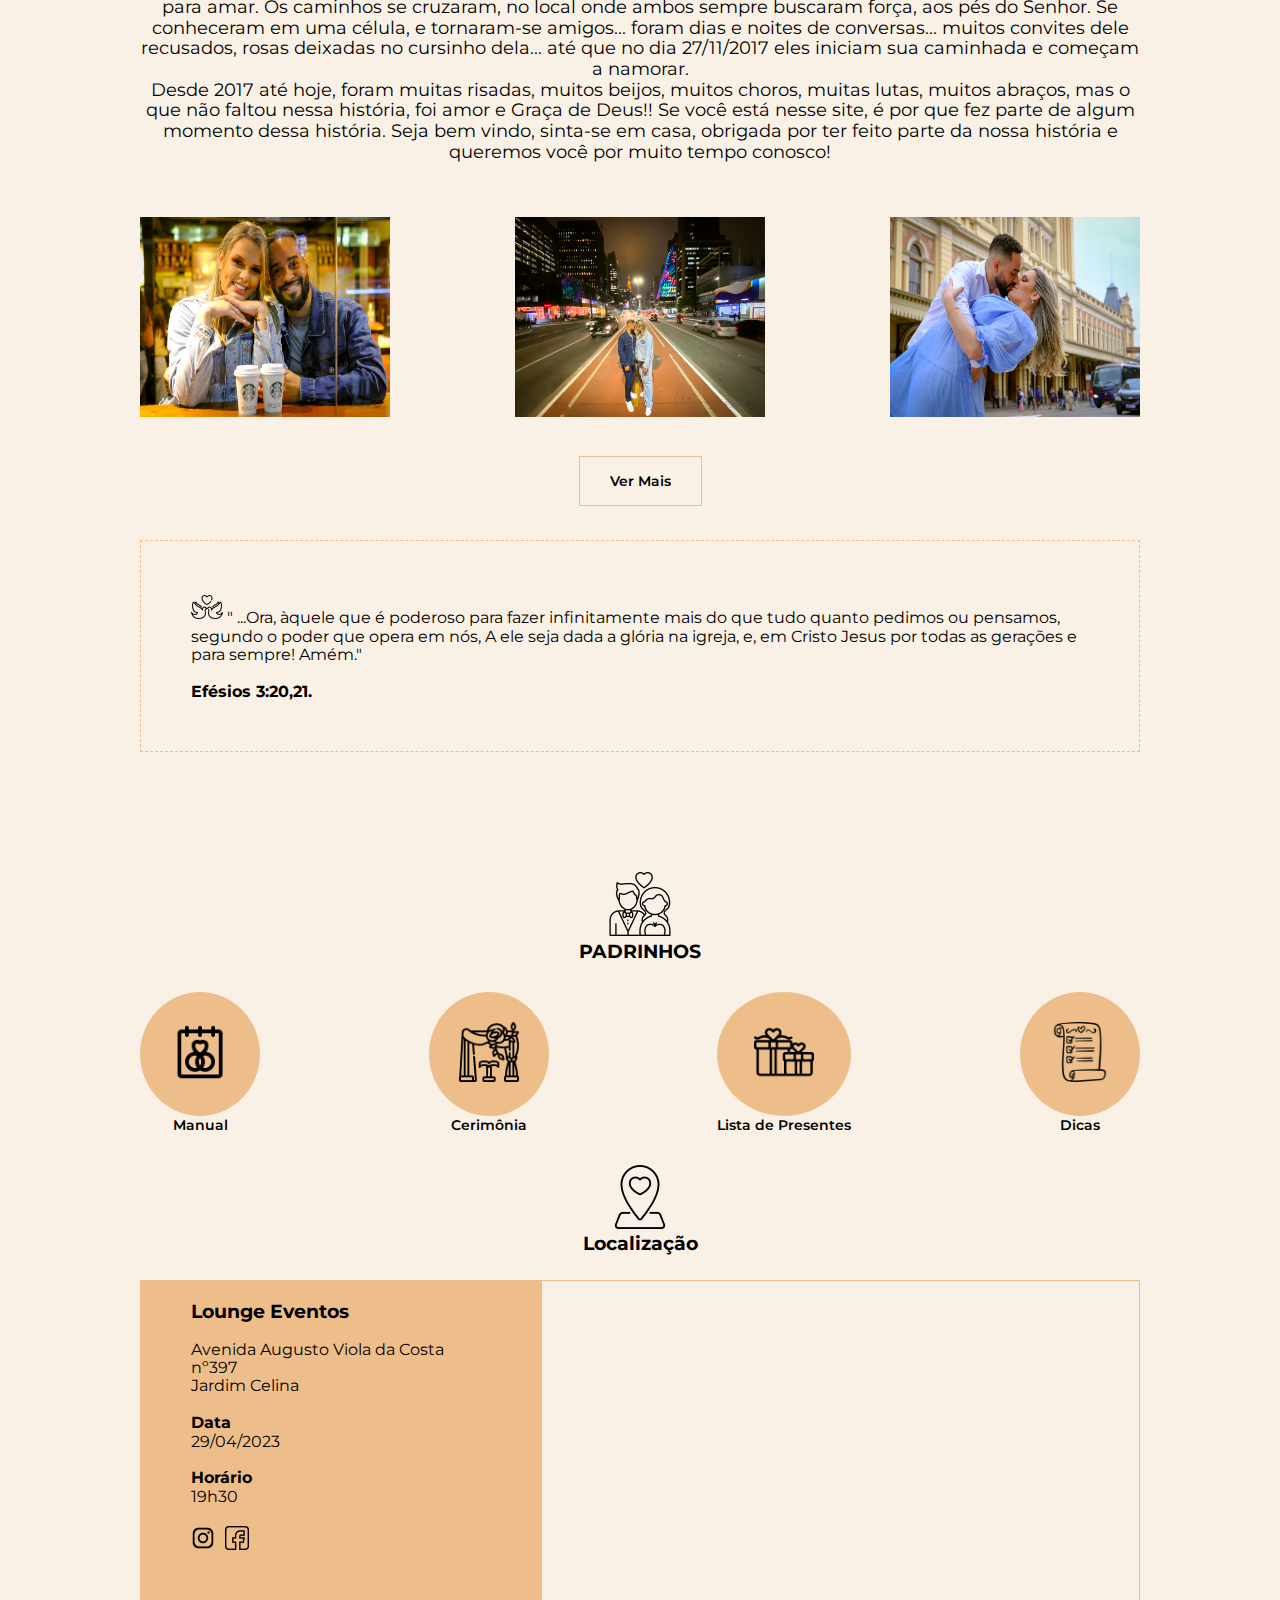
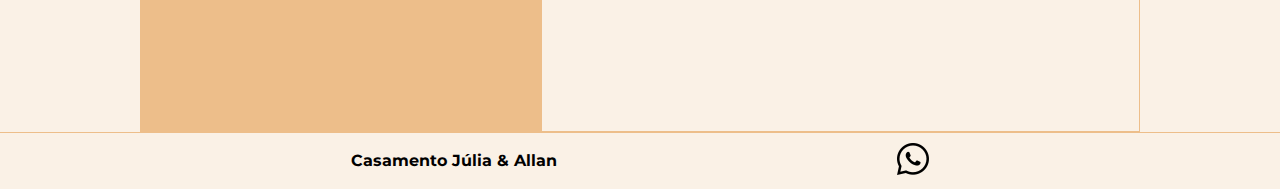
==== commit 01175cd0: "ajustes de responsividade" ====
--- a/index.html
+++ b/index.html
@@ -11,6 +11,7 @@
     <link rel="preconnect" href="https://fonts.googleapis.com">
     <link rel="preconnect" href="https://fonts.gstatic.com" crossorigin>
     <link href="https://fonts.googleapis.com/css2?family=Montserrat:wght@200&display=swap" rel="stylesheet">
+    <link href="https://fonts.googleapis.com/css2?family=Dancing+Script:wght@500&display=swap" rel="stylesheet">
   </head>
     <title>Casamento Júlia & Allan</title>
 </head>
@@ -41,6 +42,7 @@
             <img src="./assets/img/banner2.jpg" alt="banner" class="banner">
         <div class="cronometro">
             <h4>CONTAGEM REGRESSIVA PARA O GRANDE DIA!</h4>
+            <h4 class="data">29 / 04 / 2023</h4>
             <div class="lista-cronometro">              
                 <ul id="contador">
 
@@ -77,13 +79,13 @@
             <div class="sobre">
                 <img src="./assets/icons/anel-de-noivado.png" alt="">
                 <h3>Nossa História</h3>
-                <p>
+                <p class="text">
                     Era 2017, ela uma menina preocupada com o futuro, em um ano difícil, sem grandes pretensões para o amor... ele um rapaz sonhador, passando por grandes mudanças na vida, algumas difíceis, mas buscando alguém para amar.
                     Os caminhos se cruzaram, no local onde ambos sempre buscaram força, aos pés do Senhor. Se conheceram em uma célula, e tornaram-se amigos... foram dias e noites de conversas... muitos convites dele recusados, rosas deixadas no cursinho dela... 
                     até que no dia 27/11/2017 eles iniciam sua caminhada e começam a namorar.
                 </p>
 
-                <p>
+                <p class="text">
                     Desde 2017 até hoje, foram muitas risadas, muitos beijos, muitos choros, muitas lutas, muitos abraços, mas o que não faltou nessa história, foi amor e Graça de Deus!!
                     Se você está nesse site, é por que fez parte de algum momento dessa história.
                     Seja bem vindo, sinta-se em casa, obrigada por ter feito parte da nossa história e queremos você por muito tempo conosco!
@@ -129,28 +131,28 @@
             <div class="lista-padrinhos">  
                 <div class="card-padrinhos">
                     <div class="imagem-padrinhos">
-                        <img src="./assets/icons/calendario.png" alt="padrinhos">
+                        <a href="manual.html"><img src="./assets/icons/calendario.png" alt="padrinhos"></a>
                     </div>
                         <a href="manual.html">Manual</a>                  
                 </div> 
 
                 <div class="card-padrinhos">
                     <div class="imagem-padrinhos">
-                        <img src="./assets/icons/arco-de-casamento.png" alt="padrinhos">
+                        <a href="cerimonia.html"><img src="./assets/icons/arco-de-casamento.png" alt="padrinhos"></a>
                     </div>
                         <a href="cerimonia.html">Cerimônia</a>                  
                 </div> 
 
                 <div class="card-padrinhos">
                     <div class="imagem-padrinhos">
-                        <img src="./assets/icons/presentes-de-casamento.png" alt="padrinhos">
+                        <a href="presentes.html"><img src="./assets/icons/presentes-de-casamento.png" alt="padrinhos"></a>
                     </div>
                         <a href="presentes.html">Lista de Presentes</a>                  
                 </div> 
 
                 <div class="card-padrinhos">
                     <div class="imagem-padrinhos">
-                        <img src="./assets/icons/votos-de-casamento.png" alt="padrinhos">
+                        <a href="#"><img src="./assets/icons/votos-de-casamento.png" alt="padrinhos"></a>
                     </div>
                         <a href="#">Dicas</a>                  
                 </div> 
--- a/assets/css/style.css
+++ b/assets/css/style.css
@@ -141,6 +141,11 @@
     padding: 30px;
     margin-top: 20px;
 }
+.data{
+    font-family: 'Dancing Script', cursive;
+    font-size: 25px;
+    color: var(--main);
+}
 .card-cronometo{
     background-color: var(--main);
     overflow: hidden;
@@ -191,6 +196,10 @@
     text-align: center;
     background-color: var(--cor-principal);
 }
+
+p.text{
+    font-size: 18px;
+}
 .sobre h3{
     padding: 30px;
 }
@@ -252,13 +261,15 @@
 }
 .titulos-padrinhos{
     padding-top: 20px;
+}
+.card-padrinhos a{
+    padding-top: 10px;
 }
 .card-padrinhos img{
    max-width: 60px;
    min-width: 60px;
    max-height: 60px;
    align-items: center;
-   padding: 0;
 }
 /*Localização*/
 
@@ -301,11 +312,18 @@
 }
 
 /*medias*/
-
 @media (max-width:999px){
 
     body{
         overflow-x: hidden;
+    }
+
+    header nav{
+        width: 100vw;
+        overflow: hidden;
+    }
+    main{
+        width: 100%;
     }
     .nav-list{
         position: absolute;
@@ -345,19 +363,25 @@
         overflow: hidden;
         margin: 0;
     }
+    .cronometro{
+        justify-content: space-around;
+    }
     #contador{
-        max-width: 414px;
+        max-width: 390px;
+        
     }
      .card-cronometo{
       padding: 5px;
+      text-align: center;
     }
 
     .cards-fotos{
-        max-width: 414px;
-    }
-
-    .cards-fotos{
-       display: block;
+        max-width: 420px;
+        display: block;
+    }
+
+    .card-foto {
+        margin: 2px 2px;  
     }
 
     .card-foto img{
@@ -369,12 +393,26 @@
     .lista-padrinhos{
         display: inline-block;
     }
+
+    .card-padrinhos{
+        padding: 15px;
+    }
     .imagem-padrinhos{
         max-width: 50px; 
     }
 
+
     .localização__lounge{
         display: inline-block;
+    }
+
+    .sobre p{
+        padding: 15px;
+    }
+
+    .bem-vindo {
+        margin: 60px 0px;
+        padding: 0;
     }
 }
 
